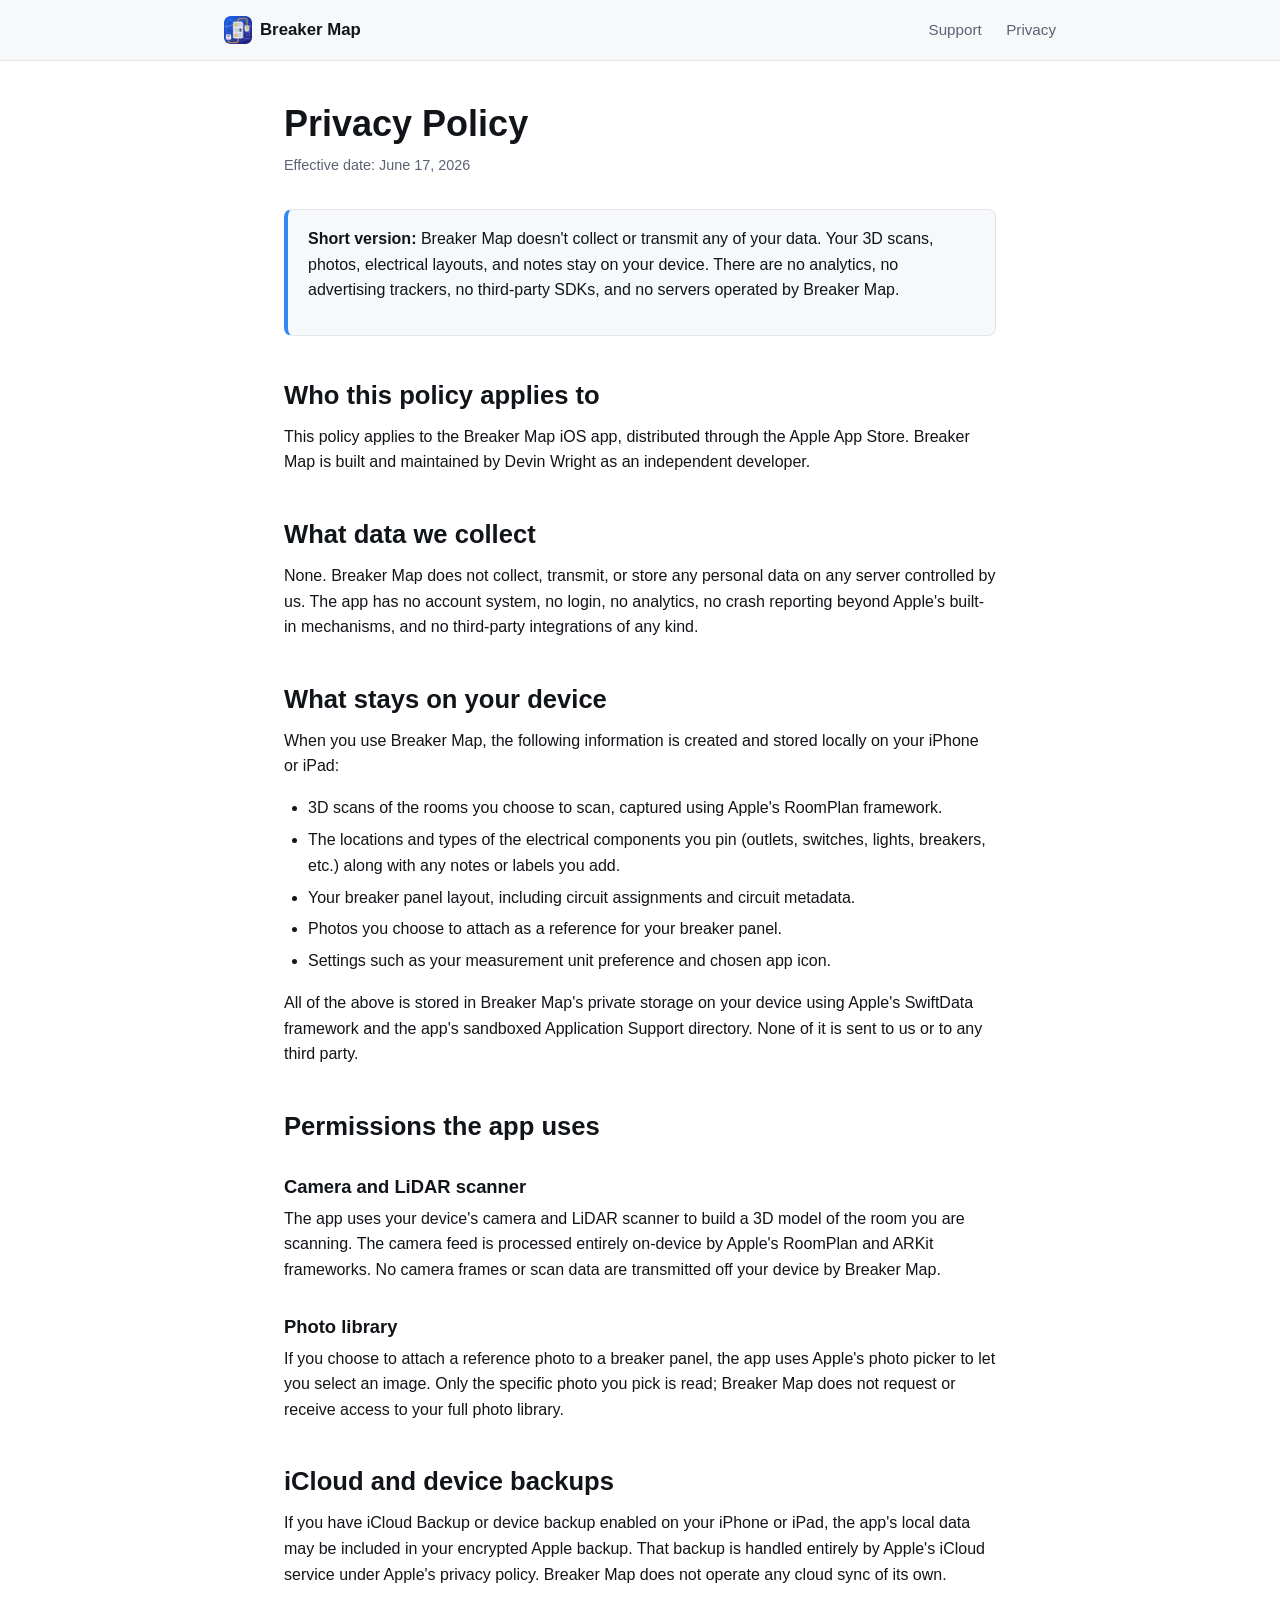
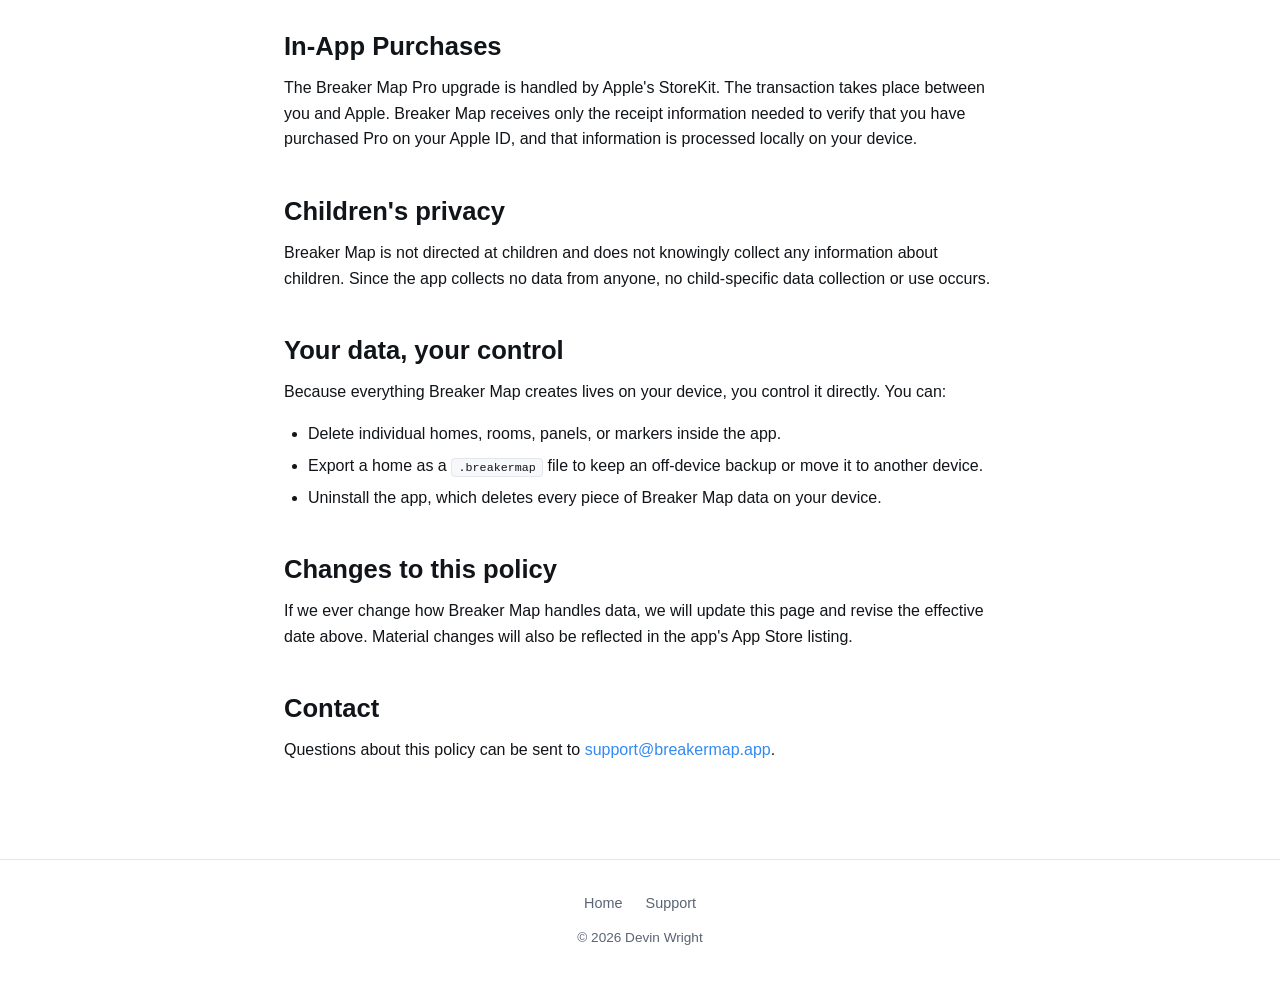
==== privacy.html @ 19af67e6 "Initial site: marketing, privacy, support Static HTML/CSS site hosted via GitHub Pages, providing th" ====
<!DOCTYPE html>
<html lang="en">
<head>
    <meta charset="UTF-8">
    <meta name="viewport" content="width=device-width, initial-scale=1.0">
    <meta name="description" content="Privacy Policy for the Breaker Map iOS app. We don't collect or transmit your data — everything stays on your device.">
    <title>Privacy Policy — Breaker Map</title>
    <link rel="stylesheet" href="style.css">
    <link rel="icon" type="image/png" href="assets/icon-light.png">
</head>
<body>
    <header>
        <nav>
            <a href="index.html" class="brand">
                <img src="assets/icon-light.png" alt="Breaker Map icon">
                Breaker Map
            </a>
            <div class="links">
                <a href="support.html">Support</a>
                <a href="privacy.html">Privacy</a>
            </div>
        </nav>
    </header>

    <main>
        <h1>Privacy Policy</h1>
        <p class="meta">Effective date: June 17, 2026</p>

        <div class="callout">
            <p><strong>Short version:</strong> Breaker Map doesn't collect or transmit any of your data. Your 3D scans, photos, electrical layouts, and notes stay on your device. There are no analytics, no advertising trackers, no third-party SDKs, and no servers operated by Breaker Map.</p>
        </div>

        <h2>Who this policy applies to</h2>
        <p>This policy applies to the Breaker Map iOS app, distributed through the Apple App Store. Breaker Map is built and maintained by Devin Wright as an independent developer.</p>

        <h2>What data we collect</h2>
        <p>None. Breaker Map does not collect, transmit, or store any personal data on any server controlled by us. The app has no account system, no login, no analytics, no crash reporting beyond Apple's built-in mechanisms, and no third-party integrations of any kind.</p>

        <h2>What stays on your device</h2>
        <p>When you use Breaker Map, the following information is created and stored locally on your iPhone or iPad:</p>
        <ul>
            <li>3D scans of the rooms you choose to scan, captured using Apple's RoomPlan framework.</li>
            <li>The locations and types of the electrical components you pin (outlets, switches, lights, breakers, etc.) along with any notes or labels you add.</li>
            <li>Your breaker panel layout, including circuit assignments and circuit metadata.</li>
            <li>Photos you choose to attach as a reference for your breaker panel.</li>
            <li>Settings such as your measurement unit preference and chosen app icon.</li>
        </ul>
        <p>All of the above is stored in Breaker Map's private storage on your device using Apple's SwiftData framework and the app's sandboxed Application Support directory. None of it is sent to us or to any third party.</p>

        <h2>Permissions the app uses</h2>
        <h3>Camera and LiDAR scanner</h3>
        <p>The app uses your device's camera and LiDAR scanner to build a 3D model of the room you are scanning. The camera feed is processed entirely on-device by Apple's RoomPlan and ARKit frameworks. No camera frames or scan data are transmitted off your device by Breaker Map.</p>

        <h3>Photo library</h3>
        <p>If you choose to attach a reference photo to a breaker panel, the app uses Apple's photo picker to let you select an image. Only the specific photo you pick is read; Breaker Map does not request or receive access to your full photo library.</p>

        <h2>iCloud and device backups</h2>
        <p>If you have iCloud Backup or device backup enabled on your iPhone or iPad, the app's local data may be included in your encrypted Apple backup. That backup is handled entirely by Apple's iCloud service under Apple's privacy policy. Breaker Map does not operate any cloud sync of its own.</p>

        <h2>In-App Purchases</h2>
        <p>The Breaker Map Pro upgrade is handled by Apple's StoreKit. The transaction takes place between you and Apple. Breaker Map receives only the receipt information needed to verify that you have purchased Pro on your Apple ID, and that information is processed locally on your device.</p>

        <h2>Children's privacy</h2>
        <p>Breaker Map is not directed at children and does not knowingly collect any information about children. Since the app collects no data from anyone, no child-specific data collection or use occurs.</p>

        <h2>Your data, your control</h2>
        <p>Because everything Breaker Map creates lives on your device, you control it directly. You can:</p>
        <ul>
            <li>Delete individual homes, rooms, panels, or markers inside the app.</li>
            <li>Export a home as a <code>.breakermap</code> file to keep an off-device backup or move it to another device.</li>
            <li>Uninstall the app, which deletes every piece of Breaker Map data on your device.</li>
        </ul>

        <h2>Changes to this policy</h2>
        <p>If we ever change how Breaker Map handles data, we will update this page and revise the effective date above. Material changes will also be reflected in the app's App Store listing.</p>

        <h2>Contact</h2>
        <p>Questions about this policy can be sent to <a href="mailto:support@breakermap.app">support@breakermap.app</a>.</p>
    </main>

    <footer>
        <div class="footer-inner">
            <div>
                <a href="index.html">Home</a>
                <a href="support.html">Support</a>
            </div>
            <div class="copyright">&copy; 2026 Devin Wright</div>
        </div>
    </footer>
</body>
</html>
---- style.css ----
:root {
    --accent: #3389F3;
    --accent-hover: #1E6BD1;
    --bg: #ffffff;
    --surface: #f7f8fa;
    --text: #111418;
    --text-secondary: #5a6373;
    --border: #e4e6eb;
    --shadow: 0 4px 14px rgba(0, 0, 0, 0.08);
}

@media (prefers-color-scheme: dark) {
    :root {
        --bg: #0e1116;
        --surface: #161a21;
        --text: #f1f3f6;
        --text-secondary: #9ba3b1;
        --border: #2a2f37;
        --shadow: 0 4px 14px rgba(0, 0, 0, 0.35);
    }
}

* {
    box-sizing: border-box;
}

html {
    -webkit-text-size-adjust: 100%;
}

body {
    font-family: -apple-system, BlinkMacSystemFont, "Segoe UI", Roboto, Helvetica, Arial, sans-serif;
    background: var(--bg);
    color: var(--text);
    line-height: 1.6;
    margin: 0;
    -webkit-font-smoothing: antialiased;
}

a {
    color: var(--accent);
    text-decoration: none;
}

a:hover {
    color: var(--accent-hover);
    text-decoration: underline;
}

img {
    max-width: 100%;
    height: auto;
}

/* Header / nav */
header {
    background: var(--surface);
    border-bottom: 1px solid var(--border);
}

header nav {
    max-width: 880px;
    margin: 0 auto;
    padding: 1rem 1.5rem;
    display: flex;
    align-items: center;
    justify-content: space-between;
    flex-wrap: wrap;
    gap: 0.5rem;
}

header nav .brand {
    font-weight: 700;
    color: var(--text);
    font-size: 1.05rem;
    display: flex;
    align-items: center;
    gap: 0.5rem;
}

header nav .brand:hover {
    text-decoration: none;
    color: var(--accent);
}

header nav .brand img {
    width: 28px;
    height: 28px;
    border-radius: 6px;
}

header nav .links a {
    color: var(--text-secondary);
    margin-left: 1.25rem;
    font-size: 0.95rem;
}

header nav .links a:hover {
    color: var(--accent);
    text-decoration: none;
}

/* Main container */
main {
    max-width: 760px;
    margin: 0 auto;
    padding: 2.5rem 1.5rem 1rem;
}

main.wide {
    max-width: 880px;
}

/* Typography */
h1, h2, h3 {
    line-height: 1.25;
    color: var(--text);
}

h1 {
    font-size: 2.25rem;
    margin: 0 0 0.5rem;
}

h2 {
    font-size: 1.6rem;
    margin-top: 2.75rem;
    margin-bottom: 0.75rem;
}

h3 {
    font-size: 1.15rem;
    margin-top: 2rem;
    margin-bottom: 0.5rem;
}

p {
    margin: 0 0 1rem;
}

ul, ol {
    padding-left: 1.5rem;
}

li {
    margin: 0.4rem 0;
}

code {
    background: var(--surface);
    padding: 0.1rem 0.4rem;
    border-radius: 4px;
    font-size: 0.9em;
    border: 1px solid var(--border);
}

/* Hero */
.hero {
    text-align: center;
    padding: 2.5rem 1.5rem 1rem;
}

.hero .app-icon {
    width: 128px;
    height: 128px;
    border-radius: 28px;
    box-shadow: var(--shadow);
}

.hero h1 {
    margin: 1.5rem 0 0.5rem;
    font-size: 2.75rem;
    letter-spacing: -0.02em;
}

.hero .tagline {
    font-size: 1.2rem;
    color: var(--text-secondary);
    margin: 0 auto;
    max-width: 540px;
}

.hero .badges {
    margin-top: 2rem;
}

.hero .cta-note {
    display: inline-block;
    background: var(--surface);
    border: 1px solid var(--border);
    padding: 0.6rem 1.1rem;
    border-radius: 999px;
    color: var(--text-secondary);
    font-size: 0.95rem;
}

/* Features grid */
.features {
    display: grid;
    grid-template-columns: repeat(auto-fit, minmax(240px, 1fr));
    gap: 1.25rem;
    margin: 3rem 0 2rem;
}

.feature {
    background: var(--surface);
    border: 1px solid var(--border);
    border-radius: 14px;
    padding: 1.5rem;
}

.feature h3 {
    margin: 0 0 0.5rem;
    font-size: 1.05rem;
}

.feature p {
    margin: 0;
    color: var(--text-secondary);
    font-size: 0.95rem;
}

.feature .icon {
    display: inline-flex;
    align-items: center;
    justify-content: center;
    width: 36px;
    height: 36px;
    border-radius: 9px;
    background: var(--accent);
    color: white;
    font-size: 1.1rem;
    margin-bottom: 0.85rem;
}

/* Requirements callout */
.callout {
    background: var(--surface);
    border: 1px solid var(--border);
    border-left: 4px solid var(--accent);
    border-radius: 8px;
    padding: 1rem 1.25rem;
    margin: 1.5rem 0;
}

.callout strong {
    color: var(--text);
}

/* FAQ list */
.faq {
    padding-left: 0;
    list-style: none;
}

.faq > li {
    margin: 2rem 0;
}

.faq h3 {
    margin: 0 0 0.5rem;
}

/* Metadata */
.meta {
    font-size: 0.9rem;
    color: var(--text-secondary);
    margin-bottom: 2rem;
}

/* Footer */
footer {
    border-top: 1px solid var(--border);
    padding: 2rem 1.5rem;
    margin-top: 4rem;
    text-align: center;
    color: var(--text-secondary);
    font-size: 0.9rem;
}

footer .footer-inner {
    max-width: 880px;
    margin: 0 auto;
}

footer a {
    color: var(--text-secondary);
    margin: 0 0.6rem;
}

footer .copyright {
    margin-top: 0.75rem;
    font-size: 0.85rem;
}

/* Responsive */
@media (max-width: 540px) {
    .hero h1 {
        font-size: 2.1rem;
    }

    h1 {
        font-size: 1.85rem;
    }

    main {
        padding: 1.75rem 1.25rem 1rem;
    }

    header nav .links a {
        margin-left: 1rem;
        font-size: 0.9rem;
    }
}
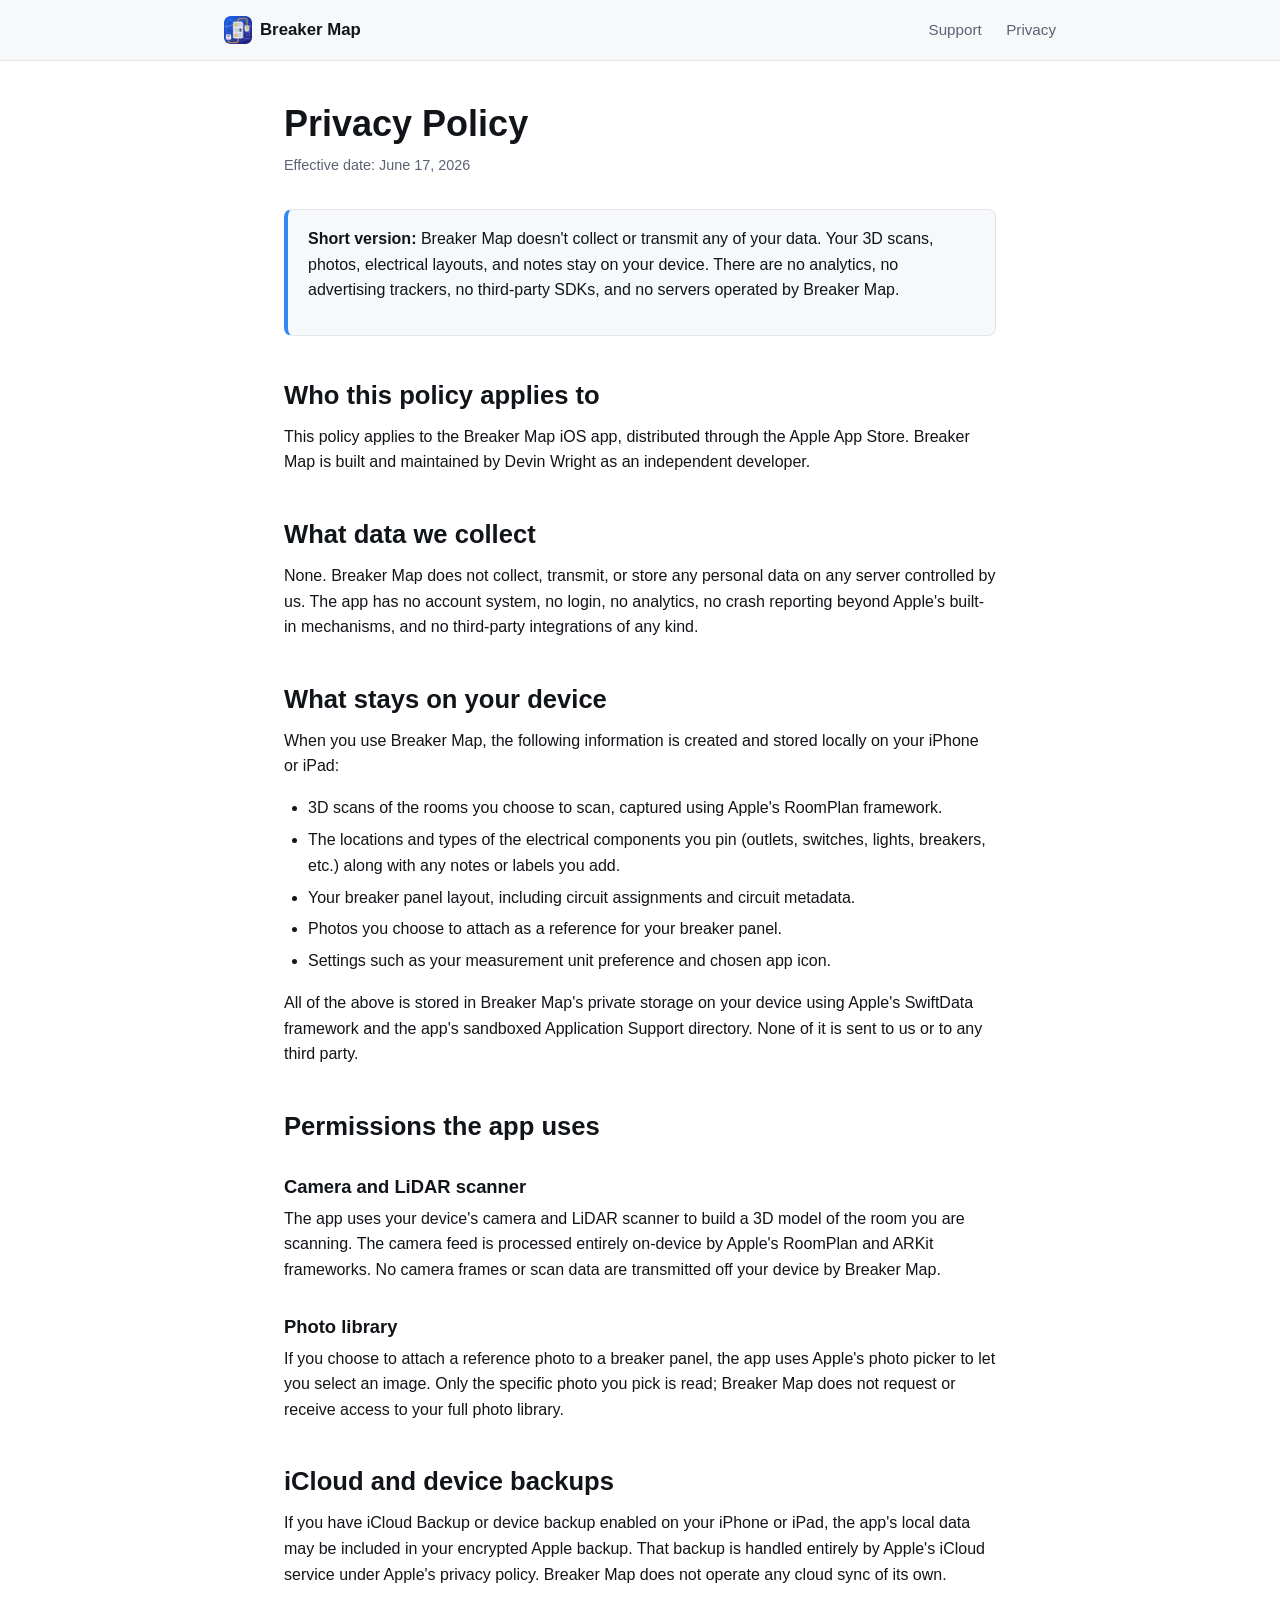
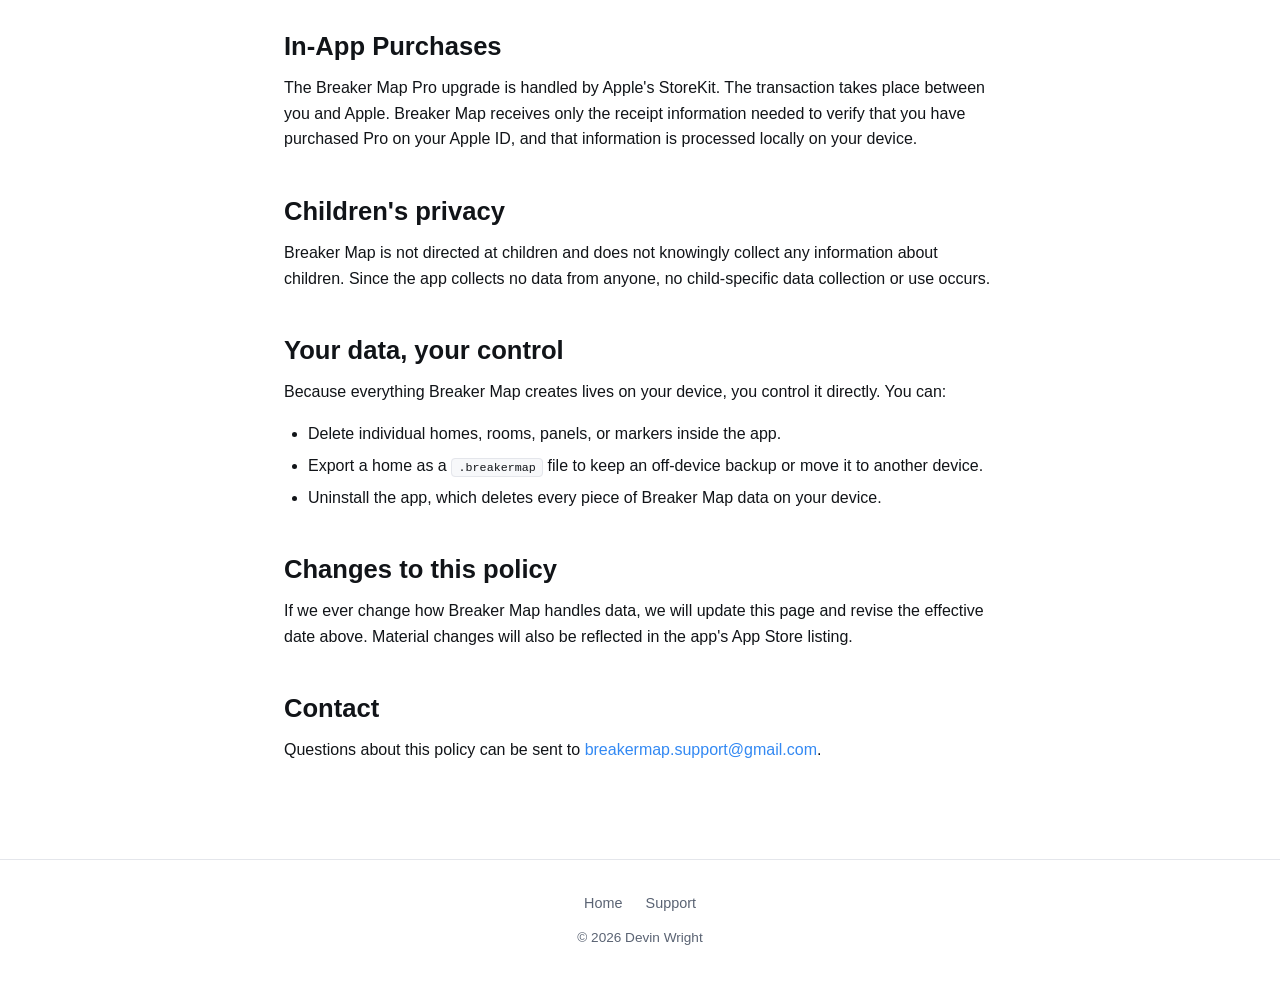
==== commit 7ea10669: "Use real support email breakermap.support@gmail.com Replaces the breakermap.app domain placeholder i" ====
--- a/privacy.html
+++ b/privacy.html
@@ -75,7 +75,7 @@
         <p>If we ever change how Breaker Map handles data, we will update this page and revise the effective date above. Material changes will also be reflected in the app's App Store listing.</p>
 
         <h2>Contact</h2>
-        <p>Questions about this policy can be sent to <a href="mailto:support@breakermap.app">support@breakermap.app</a>.</p>
+        <p>Questions about this policy can be sent to <a href="mailto:breakermap.support@gmail.com">breakermap.support@gmail.com</a>.</p>
     </main>
 
     <footer>
